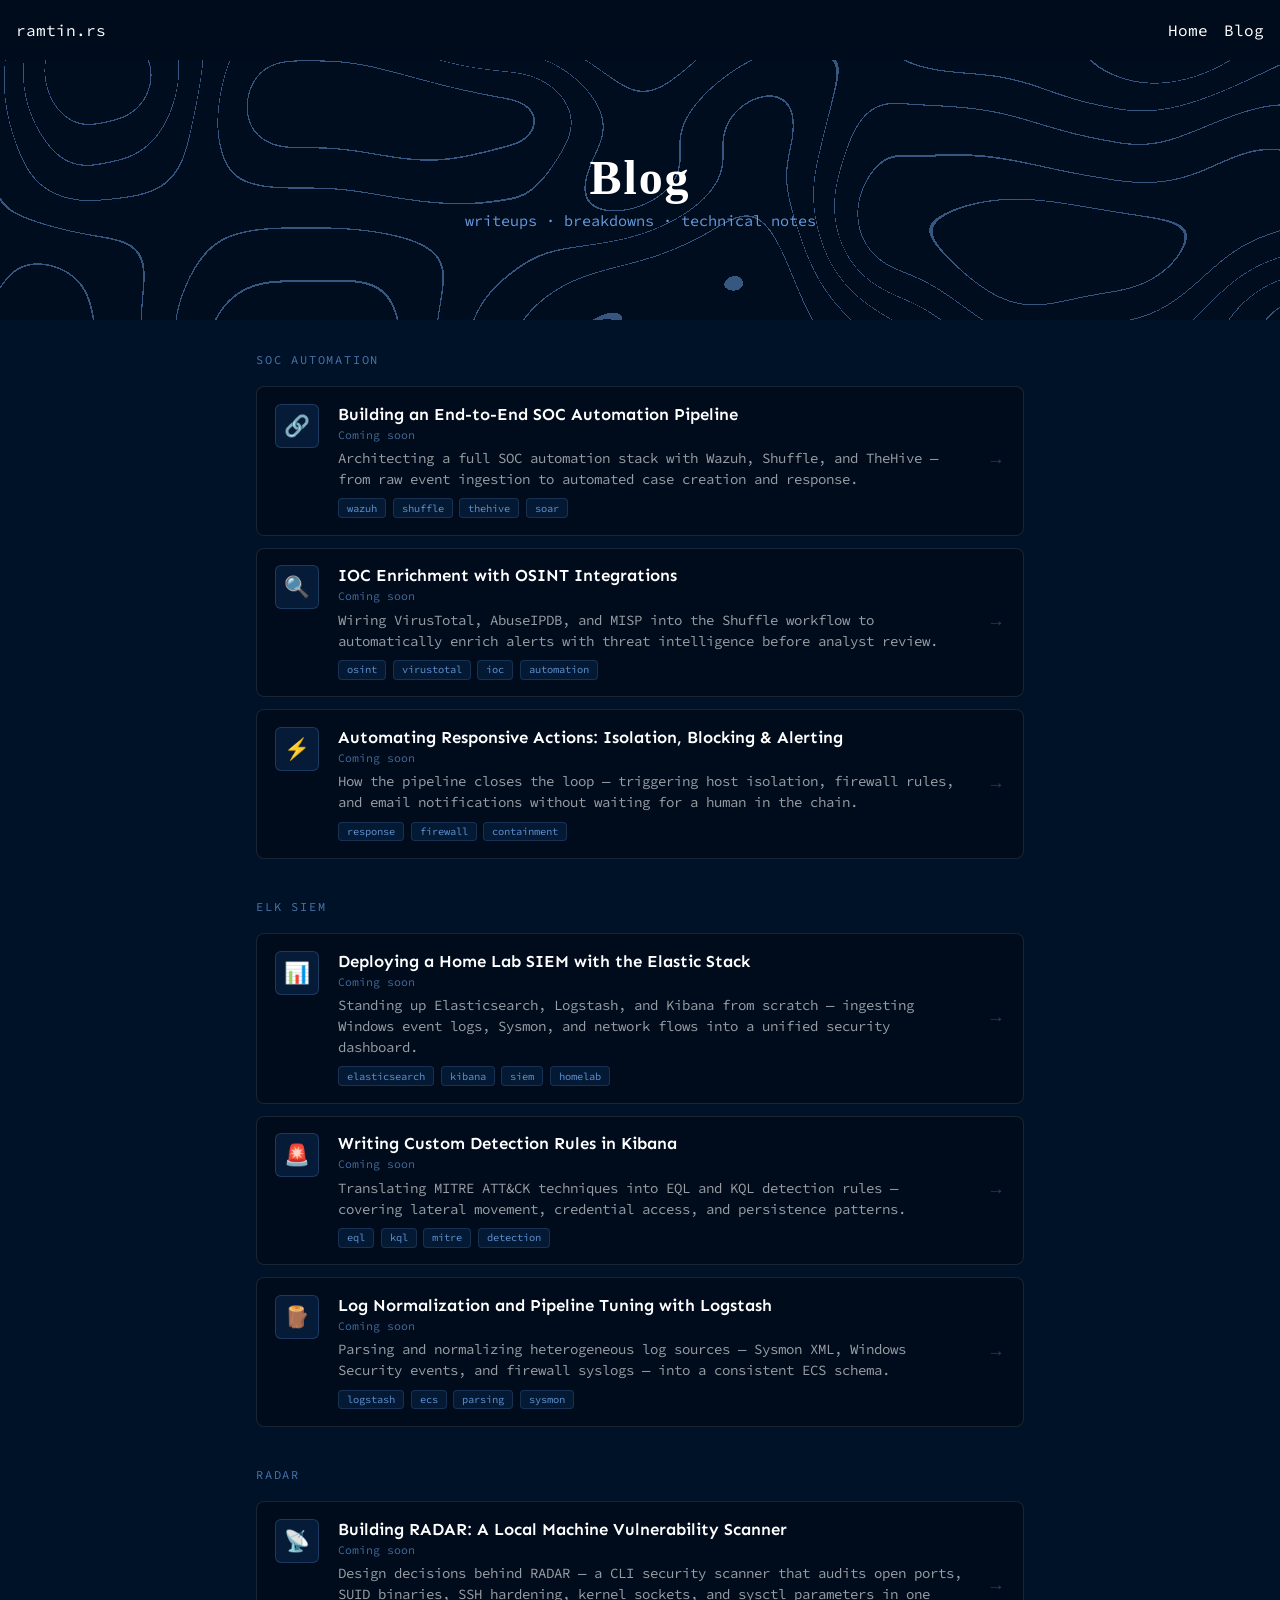
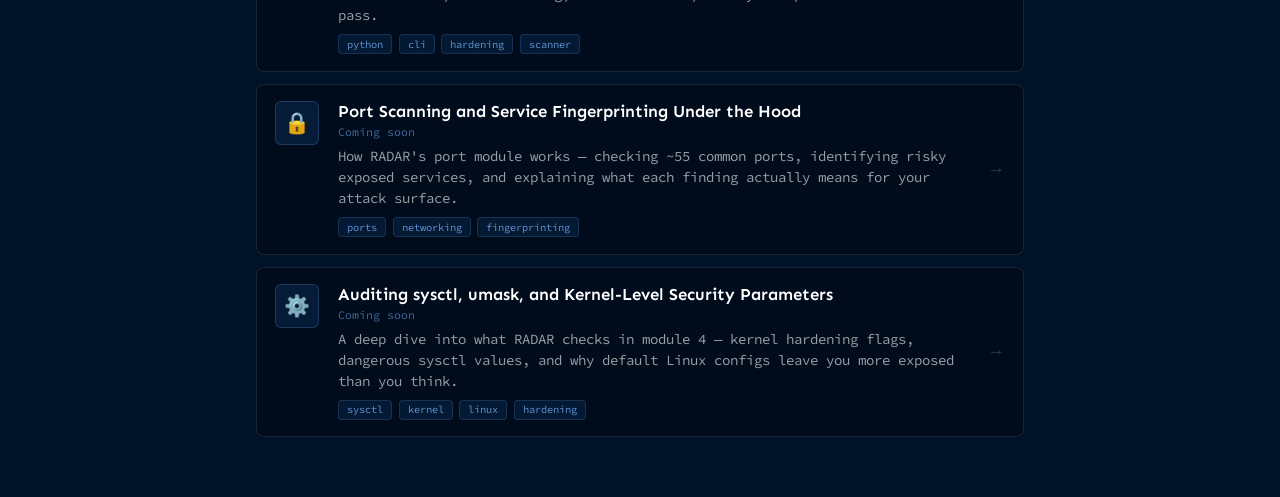
==== blog/index.html @ c3803794 "Fix GitHub Pages blog routing Move the blog page under /blog and update navigation so both the main " ====
<!DOCTYPE html>
<html lang="en">
<head>
<meta charset="UTF-8">
<meta name="viewport" content="width=device-width, initial-scale=1.0">
<title>Blog Redirect</title>
<meta http-equiv="refresh" content="0; url=./blog.html">
<link rel="canonical" href="./blog.html">
<script>
window.location.replace("./blog.html");
</script>
</head>
<body>
<p>Redirecting to <a href="./blog.html">the blog</a>...</p>
</body>
</html>
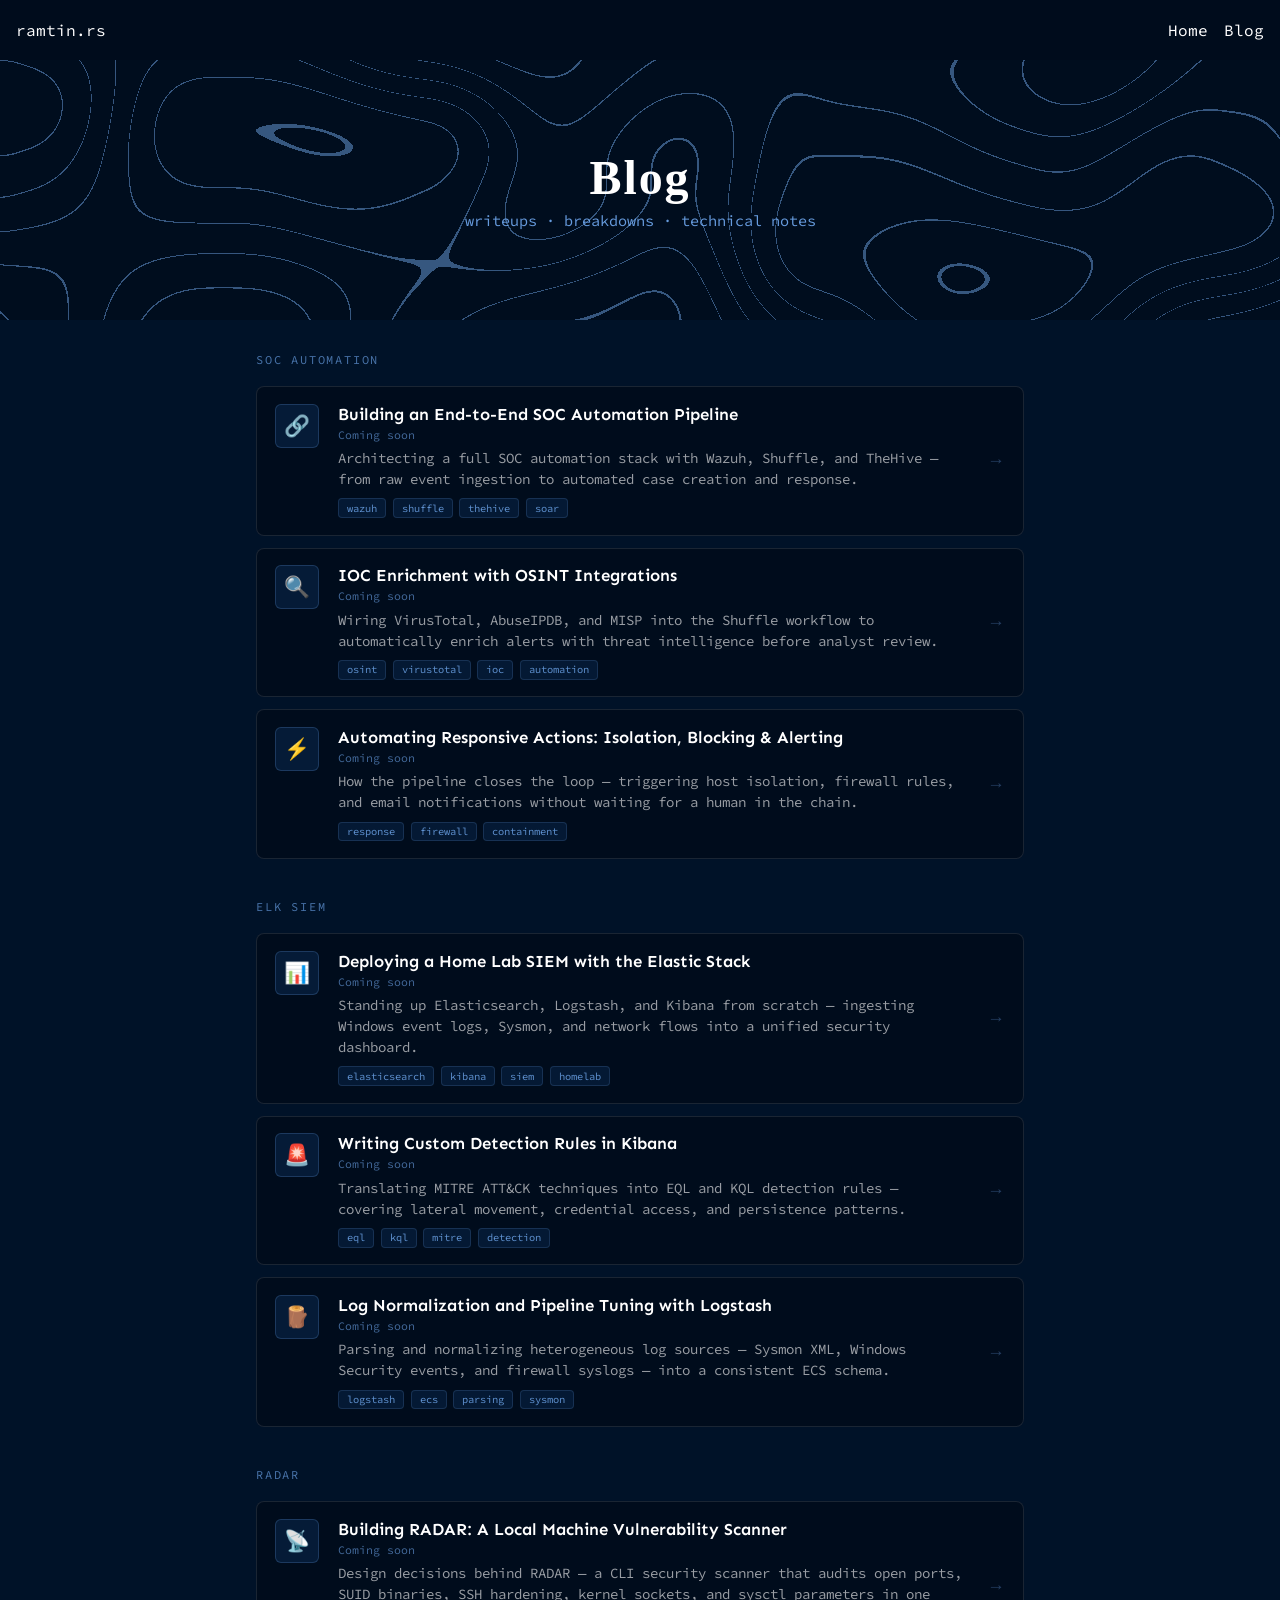
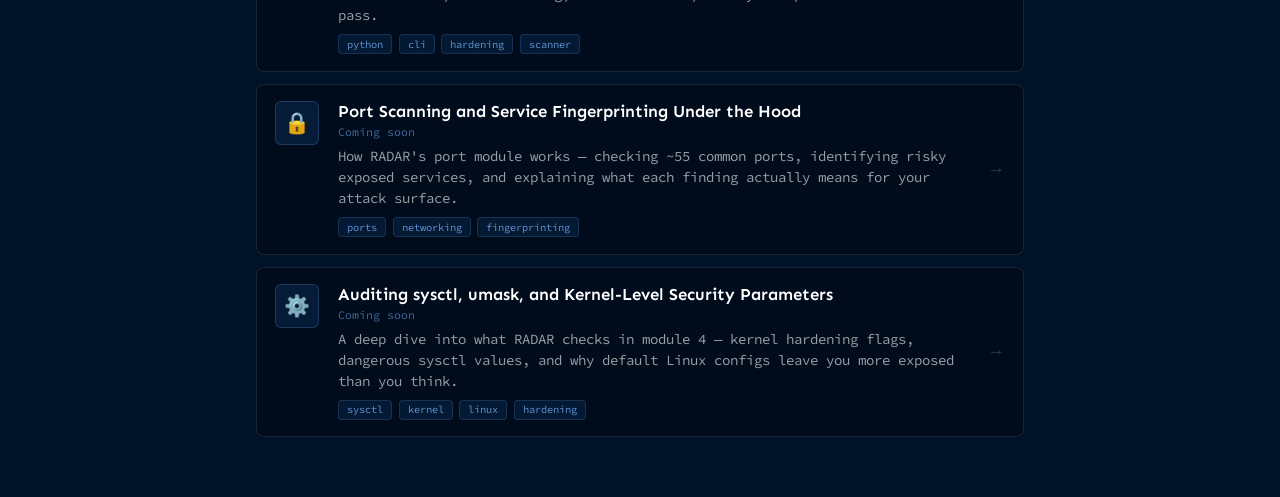
==== commit aab57a35: "Use clean GitHub Pages URLs Switch navigation to root-relative links so the site stays on / and /blo" ====
--- a/blog/index.html
+++ b/blog/index.html
@@ -2,15 +2,631 @@
 <html lang="en">
 <head>
 <meta charset="UTF-8">
-<meta name="viewport" content="width=device-width, initial-scale=1.0">
-<title>Blog Redirect</title>
-<meta http-equiv="refresh" content="0; url=./blog.html">
-<link rel="canonical" href="./blog.html">
-<script>
-window.location.replace("./blog.html");
-</script>
+<meta name="viewport" content="width=device-width">
+<title>Blog — Ramtin.</title>
+<style>
+@import "https://fonts.googleapis.com/css2?family=Sen:wght@400;600&family=Source+Code+Pro&family=Tinos:ital,wght@0,400;0,700;1,400;1,700&display=swap";
+
+* { min-width: 0; margin: 0; padding: 0; box-sizing: border-box; color: inherit; text-decoration: inherit; }
+
+:root {
+  --bg: 0, 18, 40;
+  --bg-dark: 0, 12, 28;
+  --text-primary: white;
+  --accent: 30, 100, 180;
+  --accent-light: 120, 180, 255;
+  --accent-dark: 10, 60, 120;
+  --accent-gradient: linear-gradient(45deg, rgb(var(--accent-dark)), rgb(var(--accent)) 30%, rgb(var(--accent-light)) 60%);
+  --navbar-size: 60px;
+}
+
+html { font-family: Tinos, Georgia, Times, serif; background: rgb(var(--bg)); }
+code { font-family: 'Source Code Pro', Courier New, monospace; }
+
+/* NAVBAR */
+.navbar {
+  display: flex; justify-content: space-between; align-items: center;
+  background-color: rgb(var(--bg-dark)); color: var(--text-primary);
+  height: var(--navbar-size); padding: 0 1rem;
+  font-family: 'Source Code Pro', Courier New, monospace;
+  position: relative; z-index: 10;
+}
+.hamburger-checkbox { z-index: -1; display: none; }
+.hamburger { display: none; cursor: pointer; }
+.nav-links { list-style: none; display: flex; gap: 1rem; }
+.nav-links a { color: var(--text-primary); text-decoration: none; }
+
+@media (max-width: 600px) {
+  .hamburger { display: block; font-size: 1.25rem; line-height: 32px; }
+  .nav-links {
+    position: absolute; top: var(--navbar-size); left: 0; right: 0;
+    display: none; flex-direction: column; gap: .5rem; width: 100%;
+    background-color: rgb(var(--bg-dark)); padding: 1rem;
+  }
+  .hamburger-checkbox:checked ~ .nav-links { display: flex; }
+}
+
+/* HERO BANNER */
+.hero {
+  position: relative;
+  height: 260px;
+  overflow: hidden;
+  display: flex;
+  align-items: center;
+  justify-content: center;
+}
+
+#heroBanner {
+  position: absolute;
+  top: 0; left: 0;
+  width: 100% !important;
+  height: 100% !important;
+  display: block;
+  z-index: 0;
+}
+
+.hero-dim {
+  position: absolute;
+  top: 0; left: 0; width: 100%; height: 100%;
+  background: rgba(0, 10, 22, 0.55);
+  z-index: 1;
+  pointer-events: none;
+}
+
+.hero-text {
+  position: relative;
+  z-index: 2;
+  text-align: center;
+  color: var(--text-primary);
+}
+
+.hero-text h1 {
+  font-size: 3rem;
+  letter-spacing: 0.04em;
+  margin-bottom: 0.4rem;
+}
+
+.hero-text p {
+  color: rgb(var(--accent-light));
+  font-family: 'Source Code Pro', Courier New, monospace;
+  font-size: 0.95rem;
+  opacity: 0.85;
+}
+
+/* BLOG CONTENT */
+main {
+  margin: auto;
+  padding: 2rem 1rem 3rem;
+  max-width: 800px;
+  color: var(--text-primary);
+}
+
+.blog-section-label {
+  font-family: 'Source Code Pro', Courier New, monospace;
+  font-size: 0.75rem;
+  text-transform: uppercase;
+  letter-spacing: 0.15em;
+  color: rgb(var(--accent-light));
+  opacity: 0.6;
+  margin-bottom: 1.2rem;
+  margin-top: 2.5rem;
+}
+
+.blog-section-label:first-child {
+  margin-top: 0;
+}
+
+.blog-entry {
+  display: flex;
+  align-items: flex-start;
+  gap: 1.2rem;
+  padding: 1.1rem 1.2rem;
+  border-radius: 8px;
+  background-color: rgb(var(--bg-dark));
+  box-shadow: inset 0 0 0 1px #ffffff1a;
+  margin-bottom: 0.75rem;
+  text-decoration: none;
+  transition: background-position 0.5s cubic-bezier(.22,1,.36,1), box-shadow 0.25s ease;
+  background-size: 400%;
+  background-position: 100%;
+  cursor: pointer;
+}
+
+.blog-entry:hover {
+  background-image: var(--accent-gradient);
+  background-position: 0;
+  box-shadow: inset 0 0 0 1px #ffffff30;
+}
+
+.blog-entry:hover .entry-title {
+  color: rgb(var(--accent-light));
+}
+
+.entry-icon {
+  flex-shrink: 0;
+  width: 44px;
+  height: 44px;
+  border-radius: 6px;
+  background: rgba(30, 100, 180, 0.18);
+  border: 1px solid rgba(120, 180, 255, 0.2);
+  display: flex;
+  align-items: center;
+  justify-content: center;
+  font-size: 1.3rem;
+}
+
+.entry-body {
+  flex: 1;
+  min-width: 0;
+}
+
+.entry-title {
+  font-family: Sen, Helvetica, sans-serif;
+  font-size: 1.05rem;
+  font-weight: 600;
+  color: var(--text-primary);
+  transition: color 0.4s;
+  margin-bottom: 0.25rem;
+}
+
+.entry-meta {
+  font-family: 'Source Code Pro', Courier New, monospace;
+  font-size: 0.72rem;
+  color: rgb(var(--accent-light));
+  opacity: 0.55;
+  margin-bottom: 0.4rem;
+}
+
+.entry-desc {
+  font-size: 0.88rem;
+  color: rgba(255,255,255,0.6);
+  font-family: 'Source Code Pro', Courier New, monospace;
+  line-height: 1.5;
+}
+
+.entry-tags {
+  display: flex;
+  flex-wrap: wrap;
+  gap: 0.4rem;
+  margin-top: 0.5rem;
+}
+
+.tag {
+  font-family: 'Source Code Pro', Courier New, monospace;
+  font-size: 0.65rem;
+  padding: 0.15rem 0.5rem;
+  border-radius: 4px;
+  background: rgba(30, 100, 180, 0.2);
+  border: 1px solid rgba(120, 180, 255, 0.2);
+  color: rgb(var(--accent-light));
+  opacity: 0.8;
+  text-transform: lowercase;
+}
+
+.entry-arrow {
+  flex-shrink: 0;
+  color: rgba(120, 180, 255, 0.3);
+  font-size: 1.1rem;
+  align-self: center;
+  transition: color 0.25s, transform 0.25s;
+}
+
+.blog-entry:hover .entry-arrow {
+  color: rgb(var(--accent-light));
+  transform: translateX(3px);
+}
+
+@media (max-width: 600px) {
+  .hero-text h1 { font-size: 2rem; }
+  .entry-icon { display: none; }
+}
+</style>
 </head>
 <body>
-<p>Redirecting to <a href="./blog.html">the blog</a>...</p>
+
+<nav class="navbar">
+  <a href="/" class="logo">ramtin.rs</a>
+  <input id="navbar-toggle" type="checkbox" class="hamburger-checkbox">
+  <label for="navbar-toggle" class="hamburger">&#9776;</label>
+  <ul class="nav-links">
+    <li><a href="/">Home</a></li>
+    <li><a href="/blog/">Blog</a></li>
+  </ul>
+</nav>
+
+<!-- Shader hero banner -->
+<div class="hero">
+  <canvas id="heroBanner"></canvas>
+  <div class="hero-dim"></div>
+  <div class="hero-text">
+    <h1>Blog</h1>
+    <p>writeups &middot; breakdowns &middot; technical notes</p>
+  </div>
+</div>
+
+<main>
+
+  <p class="blog-section-label">SOC Automation</p>
+
+  <a class="blog-entry" href="#">
+    <div class="entry-icon">🔗</div>
+    <div class="entry-body">
+      <div class="entry-title">Building an End-to-End SOC Automation Pipeline</div>
+      <div class="entry-meta">Coming soon</div>
+      <div class="entry-desc">Architecting a full SOC automation stack with Wazuh, Shuffle, and TheHive — from raw event ingestion to automated case creation and response.</div>
+      <div class="entry-tags">
+        <span class="tag">wazuh</span>
+        <span class="tag">shuffle</span>
+        <span class="tag">thehive</span>
+        <span class="tag">soar</span>
+      </div>
+    </div>
+    <div class="entry-arrow">→</div>
+  </a>
+
+  <a class="blog-entry" href="#">
+    <div class="entry-icon">🔍</div>
+    <div class="entry-body">
+      <div class="entry-title">IOC Enrichment with OSINT Integrations</div>
+      <div class="entry-meta">Coming soon</div>
+      <div class="entry-desc">Wiring VirusTotal, AbuseIPDB, and MISP into the Shuffle workflow to automatically enrich alerts with threat intelligence before analyst review.</div>
+      <div class="entry-tags">
+        <span class="tag">osint</span>
+        <span class="tag">virustotal</span>
+        <span class="tag">ioc</span>
+        <span class="tag">automation</span>
+      </div>
+    </div>
+    <div class="entry-arrow">→</div>
+  </a>
+
+  <a class="blog-entry" href="#">
+    <div class="entry-icon">⚡</div>
+    <div class="entry-body">
+      <div class="entry-title">Automating Responsive Actions: Isolation, Blocking & Alerting</div>
+      <div class="entry-meta">Coming soon</div>
+      <div class="entry-desc">How the pipeline closes the loop — triggering host isolation, firewall rules, and email notifications without waiting for a human in the chain.</div>
+      <div class="entry-tags">
+        <span class="tag">response</span>
+        <span class="tag">firewall</span>
+        <span class="tag">containment</span>
+      </div>
+    </div>
+    <div class="entry-arrow">→</div>
+  </a>
+
+  <p class="blog-section-label">ELK SIEM</p>
+
+  <a class="blog-entry" href="#">
+    <div class="entry-icon">📊</div>
+    <div class="entry-body">
+      <div class="entry-title">Deploying a Home Lab SIEM with the Elastic Stack</div>
+      <div class="entry-meta">Coming soon</div>
+      <div class="entry-desc">Standing up Elasticsearch, Logstash, and Kibana from scratch — ingesting Windows event logs, Sysmon, and network flows into a unified security dashboard.</div>
+      <div class="entry-tags">
+        <span class="tag">elasticsearch</span>
+        <span class="tag">kibana</span>
+        <span class="tag">siem</span>
+        <span class="tag">homelab</span>
+      </div>
+    </div>
+    <div class="entry-arrow">→</div>
+  </a>
+
+  <a class="blog-entry" href="#">
+    <div class="entry-icon">🚨</div>
+    <div class="entry-body">
+      <div class="entry-title">Writing Custom Detection Rules in Kibana</div>
+      <div class="entry-meta">Coming soon</div>
+      <div class="entry-desc">Translating MITRE ATT&CK techniques into EQL and KQL detection rules — covering lateral movement, credential access, and persistence patterns.</div>
+      <div class="entry-tags">
+        <span class="tag">eql</span>
+        <span class="tag">kql</span>
+        <span class="tag">mitre</span>
+        <span class="tag">detection</span>
+      </div>
+    </div>
+    <div class="entry-arrow">→</div>
+  </a>
+
+  <a class="blog-entry" href="#">
+    <div class="entry-icon">🪵</div>
+    <div class="entry-body">
+      <div class="entry-title">Log Normalization and Pipeline Tuning with Logstash</div>
+      <div class="entry-meta">Coming soon</div>
+      <div class="entry-desc">Parsing and normalizing heterogeneous log sources — Sysmon XML, Windows Security events, and firewall syslogs — into a consistent ECS schema.</div>
+      <div class="entry-tags">
+        <span class="tag">logstash</span>
+        <span class="tag">ecs</span>
+        <span class="tag">parsing</span>
+        <span class="tag">sysmon</span>
+      </div>
+    </div>
+    <div class="entry-arrow">→</div>
+  </a>
+
+  <p class="blog-section-label">RADAR</p>
+
+  <a class="blog-entry" href="#">
+    <div class="entry-icon">📡</div>
+    <div class="entry-body">
+      <div class="entry-title">Building RADAR: A Local Machine Vulnerability Scanner</div>
+      <div class="entry-meta">Coming soon</div>
+      <div class="entry-desc">Design decisions behind RADAR — a CLI security scanner that audits open ports, SUID binaries, SSH hardening, kernel sockets, and sysctl parameters in one pass.</div>
+      <div class="entry-tags">
+        <span class="tag">python</span>
+        <span class="tag">cli</span>
+        <span class="tag">hardening</span>
+        <span class="tag">scanner</span>
+      </div>
+    </div>
+    <div class="entry-arrow">→</div>
+  </a>
+
+  <a class="blog-entry" href="#">
+    <div class="entry-icon">🔒</div>
+    <div class="entry-body">
+      <div class="entry-title">Port Scanning and Service Fingerprinting Under the Hood</div>
+      <div class="entry-meta">Coming soon</div>
+      <div class="entry-desc">How RADAR's port module works — checking ~55 common ports, identifying risky exposed services, and explaining what each finding actually means for your attack surface.</div>
+      <div class="entry-tags">
+        <span class="tag">ports</span>
+        <span class="tag">networking</span>
+        <span class="tag">fingerprinting</span>
+      </div>
+    </div>
+    <div class="entry-arrow">→</div>
+  </a>
+
+  <a class="blog-entry" href="#">
+    <div class="entry-icon">⚙️</div>
+    <div class="entry-body">
+      <div class="entry-title">Auditing sysctl, umask, and Kernel-Level Security Parameters</div>
+      <div class="entry-meta">Coming soon</div>
+      <div class="entry-desc">A deep dive into what RADAR checks in module 4 — kernel hardening flags, dangerous sysctl values, and why default Linux configs leave you more exposed than you think.</div>
+      <div class="entry-tags">
+        <span class="tag">sysctl</span>
+        <span class="tag">kernel</span>
+        <span class="tag">linux</span>
+        <span class="tag">hardening</span>
+      </div>
+    </div>
+    <div class="entry-arrow">→</div>
+  </a>
+
+</main>
+
+<!-- Shader scripts (same as main site) -->
+<script id="Common" type="x-shader/x-fragment">
+    #define FNLfloat float
+    int _fnlFastFloor(FNLfloat f){return int(floor(f));}
+    float _fnlInterpQuintic(float t){return t*t*t*(t*(t*6.f-15.f)+10.f);}
+    float _fnlLerp(float a,float b,float t){return mix(a,b,t);}
+    const float GRADIENTS_3D[]=float[](0.f,1.f,1.f,0.f,0.f,-1.f,1.f,0.f,0.f,1.f,-1.f,0.f,0.f,-1.f,-1.f,0.f,1.f,0.f,1.f,0.f,-1.f,0.f,1.f,0.f,1.f,0.f,-1.f,0.f,-1.f,0.f,-1.f,0.f,1.f,1.f,0.f,0.f,-1.f,1.f,0.f,0.f,1.f,-1.f,0.f,0.f,-1.f,-1.f,0.f,0.f,0.f,1.f,1.f,0.f,0.f,-1.f,1.f,0.f,0.f,1.f,-1.f,0.f,0.f,-1.f,-1.f,0.f,1.f,0.f,1.f,0.f,-1.f,0.f,1.f,0.f,1.f,0.f,-1.f,0.f,-1.f,0.f,-1.f,0.f,1.f,1.f,0.f,0.f,-1.f,1.f,0.f,0.f,1.f,-1.f,0.f,0.f,-1.f,-1.f,0.f,0.f,0.f,1.f,1.f,0.f,0.f,-1.f,1.f,0.f,0.f,1.f,-1.f,0.f,0.f,-1.f,-1.f,0.f,1.f,0.f,1.f,0.f,-1.f,0.f,1.f,0.f,1.f,0.f,-1.f,0.f,-1.f,0.f,-1.f,0.f,1.f,1.f,0.f,0.f,-1.f,1.f,0.f,0.f,1.f,-1.f,0.f,0.f,-1.f,-1.f,0.f,0.f,0.f,1.f,1.f,0.f,0.f,-1.f,1.f,0.f,0.f,1.f,-1.f,0.f,0.f,-1.f,-1.f,0.f,1.f,0.f,1.f,0.f,-1.f,0.f,1.f,0.f,1.f,0.f,-1.f,0.f,-1.f,0.f,-1.f,0.f,1.f,1.f,0.f,0.f,-1.f,1.f,0.f,0.f,1.f,-1.f,0.f,0.f,-1.f,-1.f,0.f,0.f,0.f,1.f,1.f,0.f,0.f,-1.f,1.f,0.f,0.f,1.f,-1.f,0.f,0.f,-1.f,-1.f,0.f,1.f,0.f,1.f,0.f,-1.f,0.f,1.f,0.f,1.f,0.f,-1.f,0.f,-1.f,0.f,-1.f,0.f,1.f,1.f,0.f,0.f,-1.f,1.f,0.f,0.f,1.f,-1.f,0.f,0.f,-1.f,-1.f,0.f,0.f,1.f,1.f,0.f,0.f,-1.f,1.f,0.f,-1.f,1.f,0.f,0.f,0.f,-1.f,-1.f,0.f);
+    const int PRIME_X=501125321;const int PRIME_Y=1136930381;const int PRIME_Z=1720413743;
+    int _fnlHash3D(int seed,int xPrimed,int yPrimed,int zPrimed){int hash=seed^xPrimed^yPrimed^zPrimed;hash*=0x27d4eb2d;return hash;}
+    struct fnl_state{int seed;float frequency;float domain_warp_amp;};
+    fnl_state fnlCreateState(int seed){fnl_state newState;newState.seed=seed;newState.frequency=0.01f;newState.domain_warp_amp=1.0f;return newState;}
+    float _fnlGradCoord3D(int seed,int xPrimed,int yPrimed,int zPrimed,float xd,float yd,float zd){int hash=_fnlHash3D(seed,xPrimed,yPrimed,zPrimed);hash^=hash>>15;hash&=63<<2;return xd*GRADIENTS_3D[hash]+yd*GRADIENTS_3D[hash|1]+zd*GRADIENTS_3D[hash|2];}
+    float _fnlSinglePerlin3D(int seed,FNLfloat x,FNLfloat y,FNLfloat z){int x0=_fnlFastFloor(x);int y0=_fnlFastFloor(y);int z0=_fnlFastFloor(z);float xd0=x-float(x0);float yd0=y-float(y0);float zd0=z-float(z0);float xd1=xd0-1.f;float yd1=yd0-1.f;float zd1=zd0-1.f;float xs=_fnlInterpQuintic(xd0);float ys=_fnlInterpQuintic(yd0);float zs=_fnlInterpQuintic(zd0);x0*=PRIME_X;y0*=PRIME_Y;z0*=PRIME_Z;int x1=x0+PRIME_X;int y1=y0+PRIME_Y;int z1=z0+PRIME_Z;float xf00=_fnlLerp(_fnlGradCoord3D(seed,x0,y0,z0,xd0,yd0,zd0),_fnlGradCoord3D(seed,x1,y0,z0,xd1,yd0,zd0),xs);float xf10=_fnlLerp(_fnlGradCoord3D(seed,x0,y1,z0,xd0,yd1,zd0),_fnlGradCoord3D(seed,x1,y1,z0,xd1,yd1,zd0),xs);float xf01=_fnlLerp(_fnlGradCoord3D(seed,x0,y0,z1,xd0,yd0,zd1),_fnlGradCoord3D(seed,x1,y0,z1,xd1,yd0,zd1),xs);float xf11=_fnlLerp(_fnlGradCoord3D(seed,x0,y1,z1,xd0,yd1,zd1),_fnlGradCoord3D(seed,x1,y1,z1,xd1,yd1,zd1),xs);float yf0=_fnlLerp(xf00,xf10,ys);float yf1=_fnlLerp(xf01,xf11,ys);return _fnlLerp(yf0,yf1,zs)*0.964921414852142333984375;}
+    float fnlGetNoise3D(fnl_state state,FNLfloat x,FNLfloat y,FNLfloat z){x*=state.frequency;y*=state.frequency;z*=state.frequency;return _fnlSinglePerlin3D(state.seed,x,y,z);}
+</script>
+<script id="Image" type="x-shader/x-fragment">
+    void mainImage( out vec4 U, in vec2 pos ) {
+        fnl_state state = fnlCreateState(1337);
+        state.frequency = .005f;
+        state.domain_warp_amp = 119.0;
+        float x = gl_FragCoord.x + iTime * 30.0;
+        float y = 50.f + iTime * 5.0;
+        float z = gl_FragCoord.y + iTime * 10.0;
+        float noise = fnlGetNoise3D(state, x, y, z) / 2.f + 0.5f;
+        float levels = 10.0;
+        float rounding_threshold = 0.0015;
+        float rounded = floor(noise * levels) / levels;
+        float rounding_error = abs(rounded - noise) / 2.0;
+        vec3 lines = vec3(0.47, 0.71, 1.0);
+        vec3 bg = vec3(0.0, 0.07, 0.16);
+        if (rounding_error < rounding_threshold) {
+            U = vec4(lines, 1.0);
+        } else {
+            U = vec4(bg, 1.0);
+        }
+    }
+</script>
+<script>
+function ShaderToyLite(canvasId) {
+    var hdr = `#version 300 es
+    #ifdef GL_ES
+    precision highp float;
+    precision highp int;
+    precision mediump sampler3D;
+    #endif
+    #define texture2D texture
+    uniform vec3      iResolution;
+    uniform float     iTime;
+    uniform float     iTimeDelta;
+    uniform float     iFrameRate;
+    uniform int       iFrame;
+    uniform float     iChannelTime[4];
+    uniform vec3      iChannelResolution[4];
+    uniform vec4      iMouse;
+    uniform sampler2D iChannel0;
+    uniform sampler2D iChannel1;
+    uniform sampler2D iChannel2;
+    uniform sampler2D iChannel3;
+    uniform vec4      iDate;
+    uniform float     iSampleRate;
+    out vec4          frag_out_color;
+    void mainImage( out vec4 c, in vec2 f );
+    void main( void ) {
+        vec4 color = vec4(0.0,0.0,0.0,0.0);
+        mainImage( color, gl_FragCoord.xy );
+        frag_out_color = vec4(color);
+    }`;
+    const basicVertexShader = `#version 300 es
+    #ifdef GL_ES
+    precision highp float;
+    #endif
+    in vec2 vertexInPosition;
+    void main() { gl_Position = vec4(vertexInPosition, 0.0, 1.0); }`;
+    const quadVertices = new Float32Array([-1,-1,1,-1,-1,1,1,1,-1,1,1,-1]);
+    const canvas = document.getElementById(canvasId);
+    const opts = {alpha:false,depth:false,stencil:false,antialias:true,powerPreference:"high-performance"};
+    var gl = canvas.getContext('webgl2', opts);
+    var isPlaying=false, firstDrawTime=0, prevDrawTime=0, iFrame=0;
+    var iMouse={x:0,y:0,clickX:0,clickY:0};
+    var common="", sourcecode={}, ichannels={}, atexture={}, btexture={};
+    var aframebuf={}, bframebuf={}, program={}, location={}, flip={};
+    var quadBuffer;
+
+    function resizeCanvas() {
+        var w = canvas.parentElement.offsetWidth || window.innerWidth;
+        var h = canvas.parentElement.offsetHeight || window.innerHeight;
+        if (canvas.width !== w || canvas.height !== h) {
+            canvas.width = w; canvas.height = h;
+            if (gl) gl.viewport(0, 0, w, h);
+        }
+    }
+
+    var setup = () => {
+        resizeCanvas();
+        gl.getExtension('OES_texture_float_linear');
+        gl.getExtension('EXT_color_buffer_float');
+        ['A','B','C','D','Image'].forEach(key => {
+            sourcecode[key]=""; ichannels[key]={}; program[key]=null; location[key]={};
+            if(key!='Image'){
+                atexture[key]=createTexture(); btexture[key]=createTexture();
+                aframebuf[key]=createFrameBuffer(atexture[key]);
+                bframebuf[key]=createFrameBuffer(btexture[key]);
+                flip[key]=false;
+            }
+        });
+        quadBuffer = gl.createBuffer();
+        gl.bindBuffer(gl.ARRAY_BUFFER, quadBuffer);
+        gl.bufferData(gl.ARRAY_BUFFER, quadVertices, gl.STATIC_DRAW);
+        window.addEventListener('resize', resizeCanvas);
+        setTimeout(resizeCanvas, 100);
+    };
+
+    var createTexture = () => {
+        var t = gl.createTexture();
+        gl.bindTexture(gl.TEXTURE_2D, t);
+        gl.texImage2D(gl.TEXTURE_2D,0,gl.RGBA32F,canvas.width||1,canvas.height||1,0,gl.RGBA,gl.FLOAT,null);
+        gl.texParameteri(gl.TEXTURE_2D,gl.TEXTURE_MAG_FILTER,gl.LINEAR);
+        gl.texParameteri(gl.TEXTURE_2D,gl.TEXTURE_MIN_FILTER,gl.LINEAR);
+        gl.texParameteri(gl.TEXTURE_2D,gl.TEXTURE_WRAP_S,gl.CLAMP_TO_EDGE);
+        gl.texParameteri(gl.TEXTURE_2D,gl.TEXTURE_WRAP_T,gl.CLAMP_TO_EDGE);
+        return t;
+    };
+
+    var createFrameBuffer = (texture) => {
+        var fb = gl.createFramebuffer();
+        gl.bindFramebuffer(gl.FRAMEBUFFER, fb);
+        gl.framebufferTexture2D(gl.FRAMEBUFFER,gl.COLOR_ATTACHMENT0,gl.TEXTURE_2D,texture,0);
+        gl.bindTexture(gl.TEXTURE_2D, null);
+        gl.bindFramebuffer(gl.FRAMEBUFFER, null);
+        return fb;
+    };
+
+    var compileProgram = (key) => {
+        var vert = gl.createShader(gl.VERTEX_SHADER);
+        gl.shaderSource(vert, basicVertexShader); gl.compileShader(vert);
+        if(!gl.getShaderParameter(vert,gl.COMPILE_STATUS)){console.error('Vert:',gl.getShaderInfoLog(vert));return null;}
+        var frag = gl.createShader(gl.FRAGMENT_SHADER);
+        gl.shaderSource(frag, hdr + common + sourcecode[key]); gl.compileShader(frag);
+        if(!gl.getShaderParameter(frag,gl.COMPILE_STATUS)){console.error('Frag:',gl.getShaderInfoLog(frag));return null;}
+        var prog = gl.createProgram();
+        gl.attachShader(prog,vert); gl.attachShader(prog,frag); gl.linkProgram(prog);
+        if(!gl.getProgramParameter(prog,gl.LINK_STATUS)){console.error('Link:',gl.getProgramInfoLog(prog));return null;}
+        var L = location[key];
+        L.iResolution=gl.getUniformLocation(prog,"iResolution");
+        L.iTime=gl.getUniformLocation(prog,"iTime");
+        L.iTimeDelta=gl.getUniformLocation(prog,"iTimeDelta");
+        L.iFrameRate=gl.getUniformLocation(prog,"iFrameRate");
+        L.iFrame=gl.getUniformLocation(prog,"iFrame");
+        L.iChannelTime=gl.getUniformLocation(prog,"iChannelTime[0]");
+        L.iChannelResolution=gl.getUniformLocation(prog,"iChannelResolution[0]");
+        L.iChannel0=gl.getUniformLocation(prog,"iChannel0");
+        L.iChannel1=gl.getUniformLocation(prog,"iChannel1");
+        L.iChannel2=gl.getUniformLocation(prog,"iChannel2");
+        L.iChannel3=gl.getUniformLocation(prog,"iChannel3");
+        L.iMouse=gl.getUniformLocation(prog,"iMouse");
+        L.iDate=gl.getUniformLocation(prog,"iDate");
+        L.iSampleRate=gl.getUniformLocation(prog,"iSampleRate");
+        L.vertexInPosition=gl.getAttribLocation(prog,"vertexInPosition");
+        return prog;
+    };
+
+    var setShader = (config, key) => {
+        if(config){ if(config.source){sourcecode[key]=config.source; program[key]=compileProgram(key);} }
+        else { sourcecode[key]=""; program[key]=null; }
+    };
+
+    var repeat = (n,arr) => { let r=[]; for(let i=0;i<n;i++) r=[...r,...arr]; return r; };
+
+    var draw = () => {
+        var now = isPlaying ? Date.now() : prevDrawTime;
+        var date = new Date(now);
+        if(firstDrawTime==0) firstDrawTime=now;
+        var iTimeDelta=(now-prevDrawTime)*0.001;
+        var iTime=(now-firstDrawTime)*0.001;
+        var iDate=[date.getFullYear(),date.getMonth(),date.getDate(),date.getTime()*0.001];
+        var iCT=new Float32Array(repeat(4,[iTime]));
+        var iCR=new Float32Array(repeat(4,[canvas.width,canvas.height,0]));
+        ['A','B','C','D','Image'].forEach(key => {
+            if(!program[key]) return;
+            if(key==="Image") gl.bindFramebuffer(gl.FRAMEBUFFER,null);
+            else gl.bindFramebuffer(gl.FRAMEBUFFER, flip[key]?bframebuf[key]:aframebuf[key]);
+            for(let i=0;i<4;i++){
+                var ck=ichannels[key][i];
+                if(ck){ gl.activeTexture(gl["TEXTURE"+i]); gl.bindTexture(gl.TEXTURE_2D,flip[ck]?atexture[ck]:btexture[ck]); }
+            }
+            gl.useProgram(program[key]);
+            var L=location[key];
+            gl.uniform3f(L.iResolution,canvas.width,canvas.height,1);
+            gl.uniform1f(L.iTime,iTime);
+            gl.uniform1f(L.iTimeDelta,iTimeDelta);
+            gl.uniform1f(L.iFrameRate,60);
+            gl.uniform1i(L.iFrame,iFrame);
+            gl.uniform1fv(L.iChannelTime,iCT);
+            gl.uniform3fv(L.iChannelResolution,iCR);
+            gl.uniform1i(L.iChannel0,0); gl.uniform1i(L.iChannel1,1);
+            gl.uniform1i(L.iChannel2,2); gl.uniform1i(L.iChannel3,3);
+            gl.uniform4f(L.iMouse,iMouse.x,iMouse.y,iMouse.clickX,iMouse.clickY);
+            gl.uniform4f(L.iDate,iDate[0],iDate[1],iDate[2],iDate[3]);
+            gl.uniform1f(L.iSampleRate,44100);
+            gl.viewport(0,0,canvas.width,canvas.height);
+            gl.bindBuffer(gl.ARRAY_BUFFER,quadBuffer);
+            gl.vertexAttribPointer(L.vertexInPosition,2,gl.FLOAT,false,0,0);
+            gl.enableVertexAttribArray(L.vertexInPosition);
+            gl.drawArrays(gl.TRIANGLES,0,6);
+            if(key!='Image') flip[key]=!flip[key];
+        });
+        prevDrawTime=now; iFrame++;
+    };
+
+    var animate = () => { if(isPlaying){draw(); requestAnimationFrame(animate);} };
+
+    this.setCommon = (src) => { common=src||""; };
+    this.setImage = (cfg) => setShader(cfg,'Image');
+    this.play = () => {
+        if(!isPlaying){
+            isPlaying=true;
+            var now=Date.now();
+            var elapsed=prevDrawTime-firstDrawTime;
+            firstDrawTime=now-elapsed; prevDrawTime=now;
+            animate();
+        }
+    };
+
+    setup();
+}
+
+var toy = new ShaderToyLite("heroBanner");
+toy.setCommon(document.getElementById("Common").innerText);
+toy.setImage({source: document.getElementById("Image").innerText});
+toy.play();
+</script>
+
 </body>
 </html>
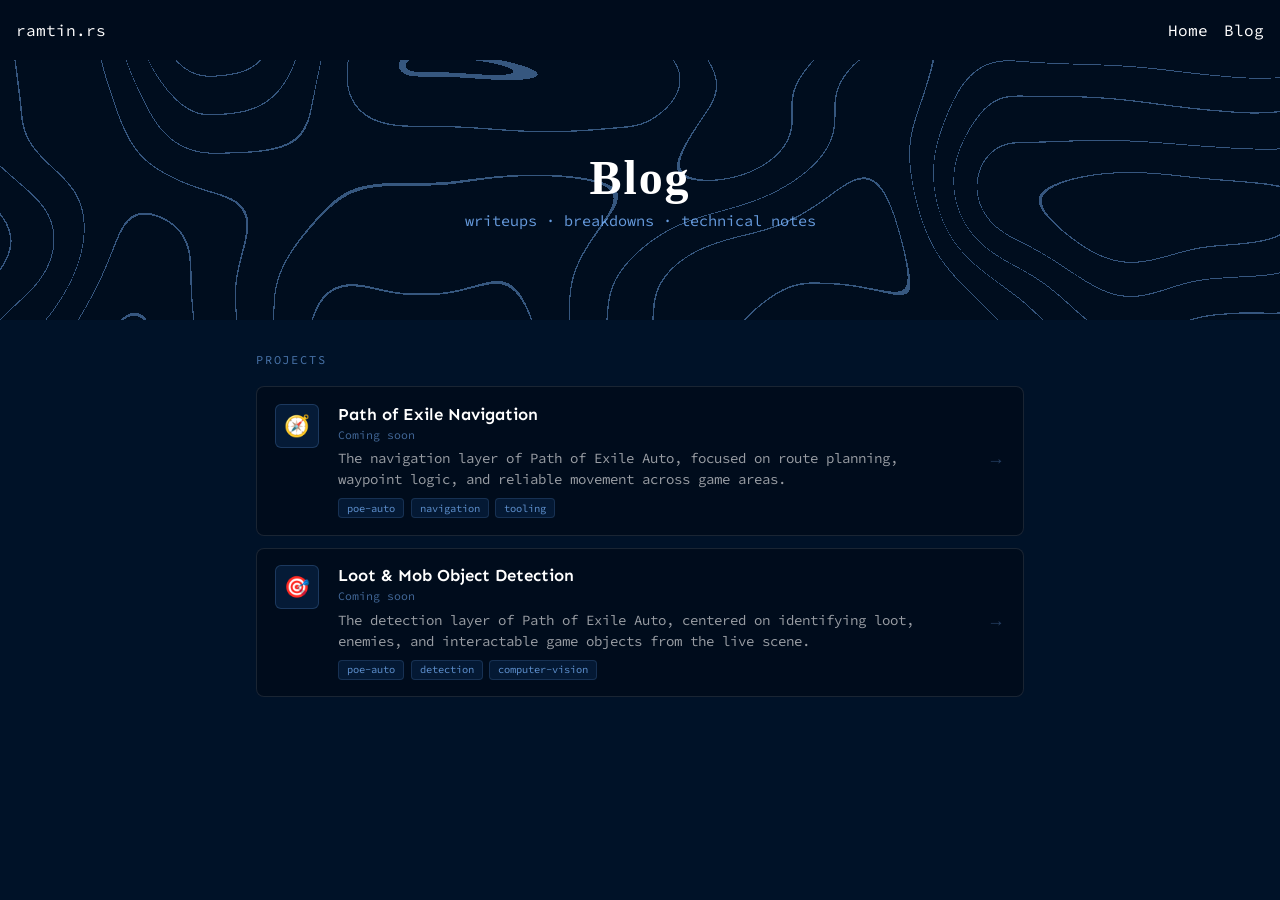
==== commit d9d5ae50: "Refocus blog entries on Path of Exile Auto Replace the placeholder blog sections with two entries fo" ====
--- a/blog/index.html
+++ b/blog/index.html
@@ -246,149 +246,33 @@
 
 <main>
 
-  <p class="blog-section-label">SOC Automation</p>
+  <p class="blog-section-label">Projects</p>
 
   <a class="blog-entry" href="#">
-    <div class="entry-icon">🔗</div>
+    <div class="entry-icon">🧭</div>
     <div class="entry-body">
-      <div class="entry-title">Building an End-to-End SOC Automation Pipeline</div>
+      <div class="entry-title">Path of Exile Navigation</div>
       <div class="entry-meta">Coming soon</div>
-      <div class="entry-desc">Architecting a full SOC automation stack with Wazuh, Shuffle, and TheHive — from raw event ingestion to automated case creation and response.</div>
+      <div class="entry-desc">The navigation layer of Path of Exile Auto, focused on route planning, waypoint logic, and reliable movement across game areas.</div>
       <div class="entry-tags">
-        <span class="tag">wazuh</span>
-        <span class="tag">shuffle</span>
-        <span class="tag">thehive</span>
-        <span class="tag">soar</span>
+        <span class="tag">poe-auto</span>
+        <span class="tag">navigation</span>
+        <span class="tag">tooling</span>
       </div>
     </div>
     <div class="entry-arrow">→</div>
   </a>
 
   <a class="blog-entry" href="#">
-    <div class="entry-icon">🔍</div>
+    <div class="entry-icon">🎯</div>
     <div class="entry-body">
-      <div class="entry-title">IOC Enrichment with OSINT Integrations</div>
+      <div class="entry-title">Loot &amp; Mob Object Detection</div>
       <div class="entry-meta">Coming soon</div>
-      <div class="entry-desc">Wiring VirusTotal, AbuseIPDB, and MISP into the Shuffle workflow to automatically enrich alerts with threat intelligence before analyst review.</div>
+      <div class="entry-desc">The detection layer of Path of Exile Auto, centered on identifying loot, enemies, and interactable game objects from the live scene.</div>
       <div class="entry-tags">
-        <span class="tag">osint</span>
-        <span class="tag">virustotal</span>
-        <span class="tag">ioc</span>
-        <span class="tag">automation</span>
-      </div>
-    </div>
-    <div class="entry-arrow">→</div>
-  </a>
-
-  <a class="blog-entry" href="#">
-    <div class="entry-icon">⚡</div>
-    <div class="entry-body">
-      <div class="entry-title">Automating Responsive Actions: Isolation, Blocking & Alerting</div>
-      <div class="entry-meta">Coming soon</div>
-      <div class="entry-desc">How the pipeline closes the loop — triggering host isolation, firewall rules, and email notifications without waiting for a human in the chain.</div>
-      <div class="entry-tags">
-        <span class="tag">response</span>
-        <span class="tag">firewall</span>
-        <span class="tag">containment</span>
-      </div>
-    </div>
-    <div class="entry-arrow">→</div>
-  </a>
-
-  <p class="blog-section-label">ELK SIEM</p>
-
-  <a class="blog-entry" href="#">
-    <div class="entry-icon">📊</div>
-    <div class="entry-body">
-      <div class="entry-title">Deploying a Home Lab SIEM with the Elastic Stack</div>
-      <div class="entry-meta">Coming soon</div>
-      <div class="entry-desc">Standing up Elasticsearch, Logstash, and Kibana from scratch — ingesting Windows event logs, Sysmon, and network flows into a unified security dashboard.</div>
-      <div class="entry-tags">
-        <span class="tag">elasticsearch</span>
-        <span class="tag">kibana</span>
-        <span class="tag">siem</span>
-        <span class="tag">homelab</span>
-      </div>
-    </div>
-    <div class="entry-arrow">→</div>
-  </a>
-
-  <a class="blog-entry" href="#">
-    <div class="entry-icon">🚨</div>
-    <div class="entry-body">
-      <div class="entry-title">Writing Custom Detection Rules in Kibana</div>
-      <div class="entry-meta">Coming soon</div>
-      <div class="entry-desc">Translating MITRE ATT&CK techniques into EQL and KQL detection rules — covering lateral movement, credential access, and persistence patterns.</div>
-      <div class="entry-tags">
-        <span class="tag">eql</span>
-        <span class="tag">kql</span>
-        <span class="tag">mitre</span>
+        <span class="tag">poe-auto</span>
         <span class="tag">detection</span>
-      </div>
-    </div>
-    <div class="entry-arrow">→</div>
-  </a>
-
-  <a class="blog-entry" href="#">
-    <div class="entry-icon">🪵</div>
-    <div class="entry-body">
-      <div class="entry-title">Log Normalization and Pipeline Tuning with Logstash</div>
-      <div class="entry-meta">Coming soon</div>
-      <div class="entry-desc">Parsing and normalizing heterogeneous log sources — Sysmon XML, Windows Security events, and firewall syslogs — into a consistent ECS schema.</div>
-      <div class="entry-tags">
-        <span class="tag">logstash</span>
-        <span class="tag">ecs</span>
-        <span class="tag">parsing</span>
-        <span class="tag">sysmon</span>
-      </div>
-    </div>
-    <div class="entry-arrow">→</div>
-  </a>
-
-  <p class="blog-section-label">RADAR</p>
-
-  <a class="blog-entry" href="#">
-    <div class="entry-icon">📡</div>
-    <div class="entry-body">
-      <div class="entry-title">Building RADAR: A Local Machine Vulnerability Scanner</div>
-      <div class="entry-meta">Coming soon</div>
-      <div class="entry-desc">Design decisions behind RADAR — a CLI security scanner that audits open ports, SUID binaries, SSH hardening, kernel sockets, and sysctl parameters in one pass.</div>
-      <div class="entry-tags">
-        <span class="tag">python</span>
-        <span class="tag">cli</span>
-        <span class="tag">hardening</span>
-        <span class="tag">scanner</span>
-      </div>
-    </div>
-    <div class="entry-arrow">→</div>
-  </a>
-
-  <a class="blog-entry" href="#">
-    <div class="entry-icon">🔒</div>
-    <div class="entry-body">
-      <div class="entry-title">Port Scanning and Service Fingerprinting Under the Hood</div>
-      <div class="entry-meta">Coming soon</div>
-      <div class="entry-desc">How RADAR's port module works — checking ~55 common ports, identifying risky exposed services, and explaining what each finding actually means for your attack surface.</div>
-      <div class="entry-tags">
-        <span class="tag">ports</span>
-        <span class="tag">networking</span>
-        <span class="tag">fingerprinting</span>
-      </div>
-    </div>
-    <div class="entry-arrow">→</div>
-  </a>
-
-  <a class="blog-entry" href="#">
-    <div class="entry-icon">⚙️</div>
-    <div class="entry-body">
-      <div class="entry-title">Auditing sysctl, umask, and Kernel-Level Security Parameters</div>
-      <div class="entry-meta">Coming soon</div>
-      <div class="entry-desc">A deep dive into what RADAR checks in module 4 — kernel hardening flags, dangerous sysctl values, and why default Linux configs leave you more exposed than you think.</div>
-      <div class="entry-tags">
-        <span class="tag">sysctl</span>
-        <span class="tag">kernel</span>
-        <span class="tag">linux</span>
-        <span class="tag">hardening</span>
+        <span class="tag">computer-vision</span>
       </div>
     </div>
     <div class="entry-arrow">→</div>
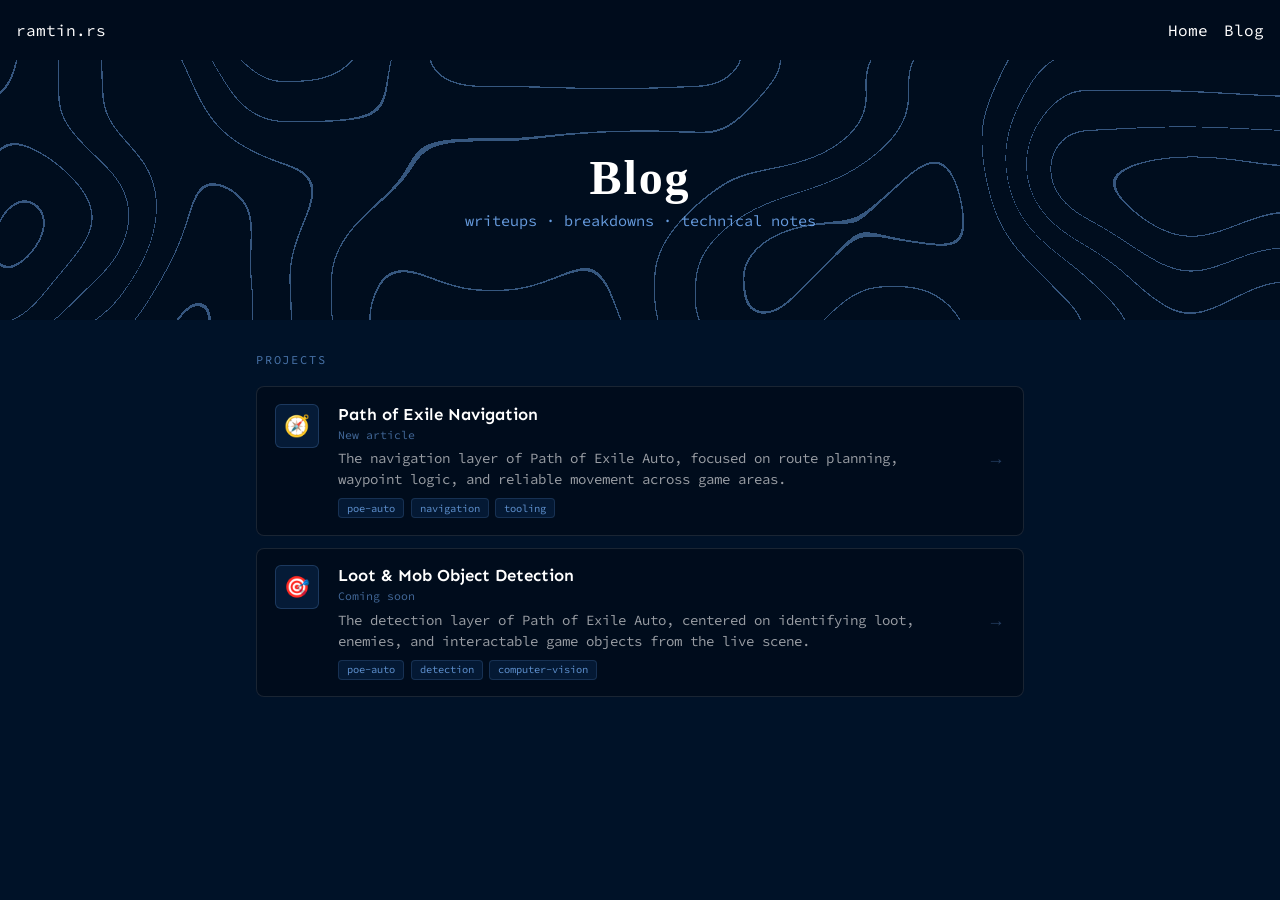
==== commit 63f0adbf: "Add Path of Exile navigation article Publish the navigation write-up at /blog/navigation and link it" ====
--- a/blog/index.html
+++ b/blog/index.html
@@ -248,11 +248,11 @@
 
   <p class="blog-section-label">Projects</p>
 
-  <a class="blog-entry" href="#">
+  <a class="blog-entry" href="/blog/navigation/">
     <div class="entry-icon">🧭</div>
     <div class="entry-body">
       <div class="entry-title">Path of Exile Navigation</div>
-      <div class="entry-meta">Coming soon</div>
+      <div class="entry-meta">New article</div>
       <div class="entry-desc">The navigation layer of Path of Exile Auto, focused on route planning, waypoint logic, and reliable movement across game areas.</div>
       <div class="entry-tags">
         <span class="tag">poe-auto</span>
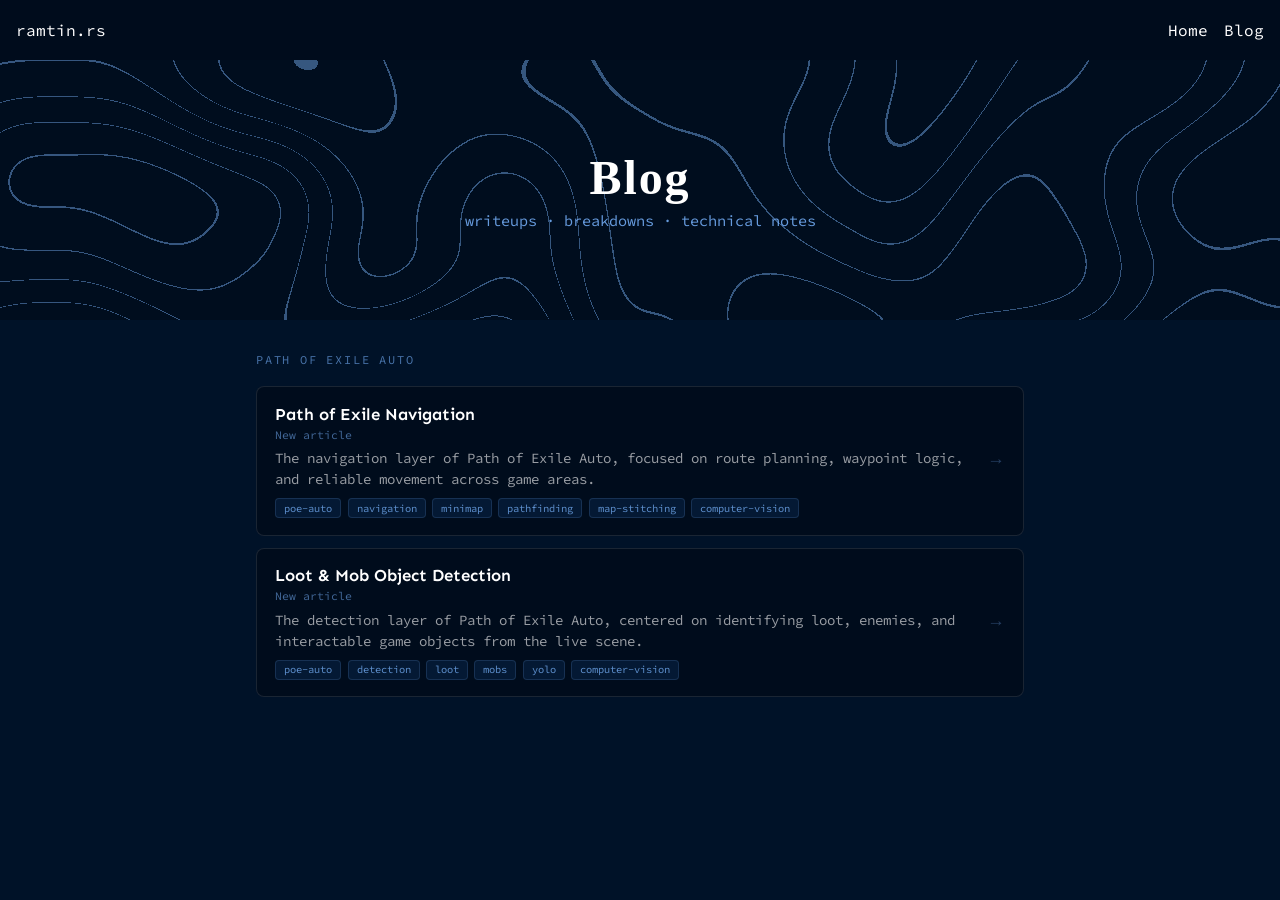
==== commit 3a18cb64: "Add detection article and regroup blog index Publish the Path of Exile detection write-up, link it f" ====
--- a/blog/index.html
+++ b/blog/index.html
@@ -119,7 +119,7 @@
 .blog-entry {
   display: flex;
   align-items: flex-start;
-  gap: 1.2rem;
+  gap: 0;
   padding: 1.1rem 1.2rem;
   border-radius: 8px;
   background-color: rgb(var(--bg-dark));
@@ -142,19 +142,6 @@
   color: rgb(var(--accent-light));
 }
 
-.entry-icon {
-  flex-shrink: 0;
-  width: 44px;
-  height: 44px;
-  border-radius: 6px;
-  background: rgba(30, 100, 180, 0.18);
-  border: 1px solid rgba(120, 180, 255, 0.2);
-  display: flex;
-  align-items: center;
-  justify-content: center;
-  font-size: 1.3rem;
-}
-
 .entry-body {
   flex: 1;
   min-width: 0;
@@ -218,7 +205,6 @@
 
 @media (max-width: 600px) {
   .hero-text h1 { font-size: 2rem; }
-  .entry-icon { display: none; }
 }
 </style>
 </head>
@@ -246,10 +232,9 @@
 
 <main>
 
-  <p class="blog-section-label">Projects</p>
+  <p class="blog-section-label">Path of Exile Auto</p>
 
   <a class="blog-entry" href="/blog/navigation/">
-    <div class="entry-icon">🧭</div>
     <div class="entry-body">
       <div class="entry-title">Path of Exile Navigation</div>
       <div class="entry-meta">New article</div>
@@ -257,21 +242,26 @@
       <div class="entry-tags">
         <span class="tag">poe-auto</span>
         <span class="tag">navigation</span>
-        <span class="tag">tooling</span>
+        <span class="tag">minimap</span>
+        <span class="tag">pathfinding</span>
+        <span class="tag">map-stitching</span>
+        <span class="tag">computer-vision</span>
       </div>
     </div>
     <div class="entry-arrow">→</div>
   </a>
 
-  <a class="blog-entry" href="#">
-    <div class="entry-icon">🎯</div>
+  <a class="blog-entry" href="/blog/detection/">
     <div class="entry-body">
       <div class="entry-title">Loot &amp; Mob Object Detection</div>
-      <div class="entry-meta">Coming soon</div>
+      <div class="entry-meta">New article</div>
       <div class="entry-desc">The detection layer of Path of Exile Auto, centered on identifying loot, enemies, and interactable game objects from the live scene.</div>
       <div class="entry-tags">
         <span class="tag">poe-auto</span>
         <span class="tag">detection</span>
+        <span class="tag">loot</span>
+        <span class="tag">mobs</span>
+        <span class="tag">yolo</span>
         <span class="tag">computer-vision</span>
       </div>
     </div>
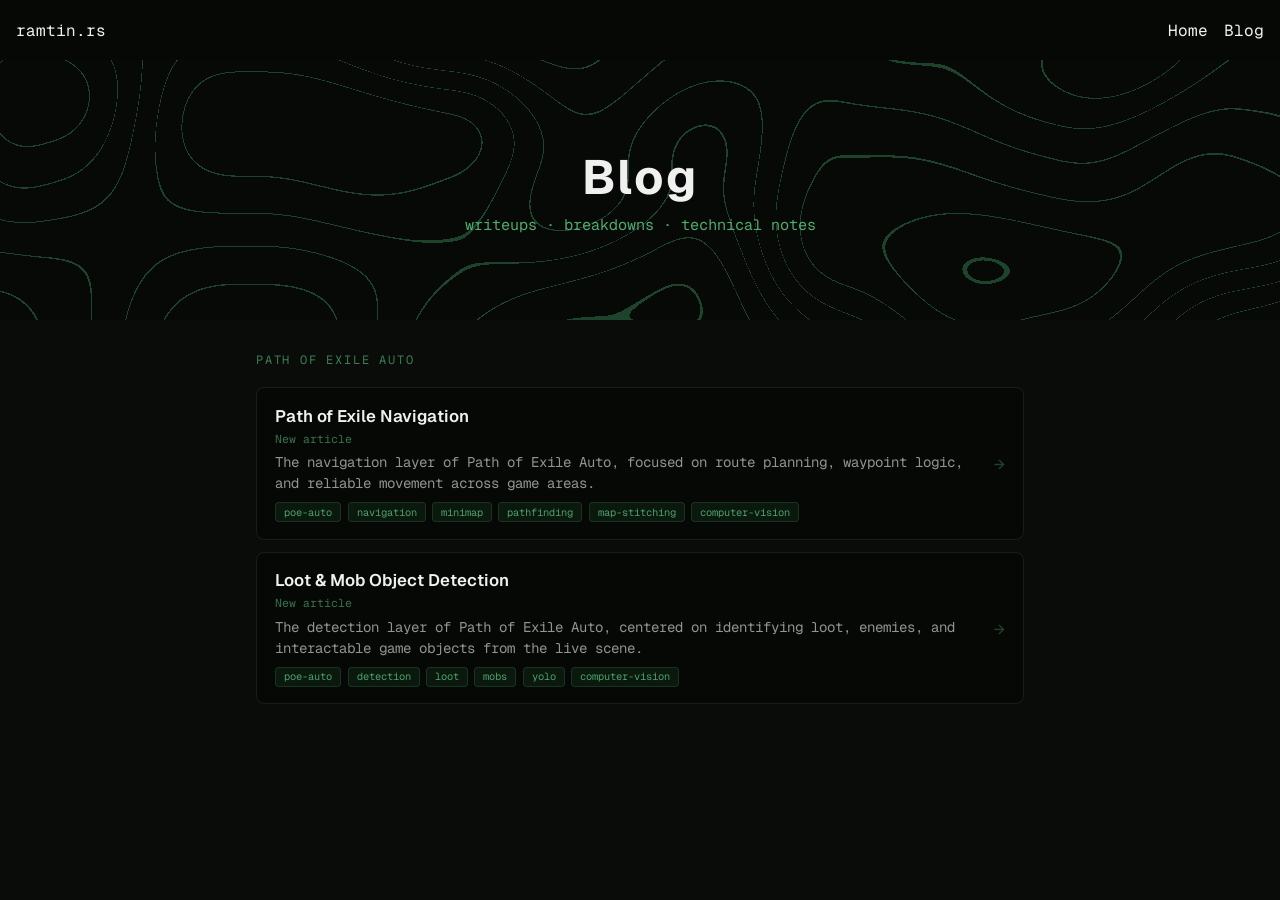
==== commit 444336bc: "redesign: Geist fonts + dark cyber-green theme" ====
--- a/blog/index.html
+++ b/blog/index.html
@@ -5,30 +5,32 @@
 <meta name="viewport" content="width=device-width">
 <title>Blog — Ramtin.</title>
 <style>
-@import "https://fonts.googleapis.com/css2?family=Sen:wght@400;600&family=Source+Code+Pro&family=Tinos:ital,wght@0,400;0,700;1,400;1,700&display=swap";
+@import "https://fonts.googleapis.com/css2?family=Geist:wght@300;400;500;600;700&family=Geist+Mono:wght@300;400;500;600;700&display=swap";
 
 * { min-width: 0; margin: 0; padding: 0; box-sizing: border-box; color: inherit; text-decoration: inherit; }
 
 :root {
-  --bg: 0, 18, 40;
-  --bg-dark: 0, 12, 28;
-  --text-primary: white;
-  --accent: 30, 100, 180;
-  --accent-light: 120, 180, 255;
-  --accent-dark: 10, 60, 120;
+  /* Dark cyber-green palette */
+  --bg: 10, 12, 10;
+  --bg-dark: 6, 8, 6;
+  --text-primary: #f0f0f0;
+  --text-muted: #888888;
+  --accent: 50, 180, 100;
+  --accent-light: 95, 200, 130;
+  --accent-dark: 30, 95, 55;
   --accent-gradient: linear-gradient(45deg, rgb(var(--accent-dark)), rgb(var(--accent)) 30%, rgb(var(--accent-light)) 60%);
   --navbar-size: 60px;
 }
 
-html { font-family: Tinos, Georgia, Times, serif; background: rgb(var(--bg)); }
-code { font-family: 'Source Code Pro', Courier New, monospace; }
+html { font-family: 'Geist Mono', ui-monospace, SFMono-Regular, Menlo, Monaco, Consolas, monospace; background: rgb(var(--bg)); }
+code { font-family: 'Geist Mono', ui-monospace, SFMono-Regular, Menlo, Monaco, Consolas, monospace; }
 
 /* NAVBAR */
 .navbar {
   display: flex; justify-content: space-between; align-items: center;
   background-color: rgb(var(--bg-dark)); color: var(--text-primary);
   height: var(--navbar-size); padding: 0 1rem;
-  font-family: 'Source Code Pro', Courier New, monospace;
+  font-family: 'Geist Mono', ui-monospace, SFMono-Regular, Menlo, Monaco, Consolas, monospace;
   position: relative; z-index: 10;
 }
 .hamburger-checkbox { z-index: -1; display: none; }
@@ -68,7 +70,7 @@
 .hero-dim {
   position: absolute;
   top: 0; left: 0; width: 100%; height: 100%;
-  background: rgba(0, 10, 22, 0.55);
+  background: rgba(6, 8, 6, 0.55);
   z-index: 1;
   pointer-events: none;
 }
@@ -82,13 +84,14 @@
 
 .hero-text h1 {
   font-size: 3rem;
+  font-family: 'Geist', system-ui, -apple-system, sans-serif;
   letter-spacing: 0.04em;
   margin-bottom: 0.4rem;
 }
 
 .hero-text p {
   color: rgb(var(--accent-light));
-  font-family: 'Source Code Pro', Courier New, monospace;
+  font-family: 'Geist Mono', ui-monospace, monospace;
   font-size: 0.95rem;
   opacity: 0.85;
 }
@@ -102,7 +105,7 @@
 }
 
 .blog-section-label {
-  font-family: 'Source Code Pro', Courier New, monospace;
+  font-family: 'Geist Mono', ui-monospace, monospace;
   font-size: 0.75rem;
   text-transform: uppercase;
   letter-spacing: 0.15em;
@@ -123,7 +126,7 @@
   padding: 1.1rem 1.2rem;
   border-radius: 8px;
   background-color: rgb(var(--bg-dark));
-  box-shadow: inset 0 0 0 1px #ffffff1a;
+  box-shadow: inset 0 0 0 1px rgba(255,255,255,0.08);
   margin-bottom: 0.75rem;
   text-decoration: none;
   transition: background-position 0.5s cubic-bezier(.22,1,.36,1), box-shadow 0.25s ease;
@@ -148,7 +151,7 @@
 }
 
 .entry-title {
-  font-family: Sen, Helvetica, sans-serif;
+  font-family: 'Geist', system-ui, -apple-system, sans-serif;
   font-size: 1.05rem;
   font-weight: 600;
   color: var(--text-primary);
@@ -157,7 +160,7 @@
 }
 
 .entry-meta {
-  font-family: 'Source Code Pro', Courier New, monospace;
+  font-family: 'Geist Mono', ui-monospace, monospace;
   font-size: 0.72rem;
   color: rgb(var(--accent-light));
   opacity: 0.55;
@@ -166,8 +169,8 @@
 
 .entry-desc {
   font-size: 0.88rem;
-  color: rgba(255,255,255,0.6);
-  font-family: 'Source Code Pro', Courier New, monospace;
+  color: rgba(240,240,240,0.6);
+  font-family: 'Geist Mono', ui-monospace, monospace;
   line-height: 1.5;
 }
 
@@ -179,12 +182,12 @@
 }
 
 .tag {
-  font-family: 'Source Code Pro', Courier New, monospace;
+  font-family: 'Geist Mono', ui-monospace, monospace;
   font-size: 0.65rem;
   padding: 0.15rem 0.5rem;
   border-radius: 4px;
-  background: rgba(30, 100, 180, 0.2);
-  border: 1px solid rgba(120, 180, 255, 0.2);
+  background: rgba(50, 180, 100, 0.12);
+  border: 1px solid rgba(95, 200, 130, 0.2);
   color: rgb(var(--accent-light));
   opacity: 0.8;
   text-transform: lowercase;
@@ -192,7 +195,7 @@
 
 .entry-arrow {
   flex-shrink: 0;
-  color: rgba(120, 180, 255, 0.3);
+  color: rgba(95, 200, 130, 0.3);
   font-size: 1.1rem;
   align-self: center;
   transition: color 0.25s, transform 0.25s;
@@ -298,8 +301,8 @@
         float rounding_threshold = 0.0015;
         float rounded = floor(noise * levels) / levels;
         float rounding_error = abs(rounded - noise) / 2.0;
-        vec3 lines = vec3(0.47, 0.71, 1.0);
-        vec3 bg = vec3(0.0, 0.07, 0.16);
+        vec3 lines = vec3(0.24, 0.55, 0.36);
+        vec3 bg = vec3(0.039, 0.047, 0.039);
         if (rounding_error < rounding_threshold) {
             U = vec4(lines, 1.0);
         } else {
